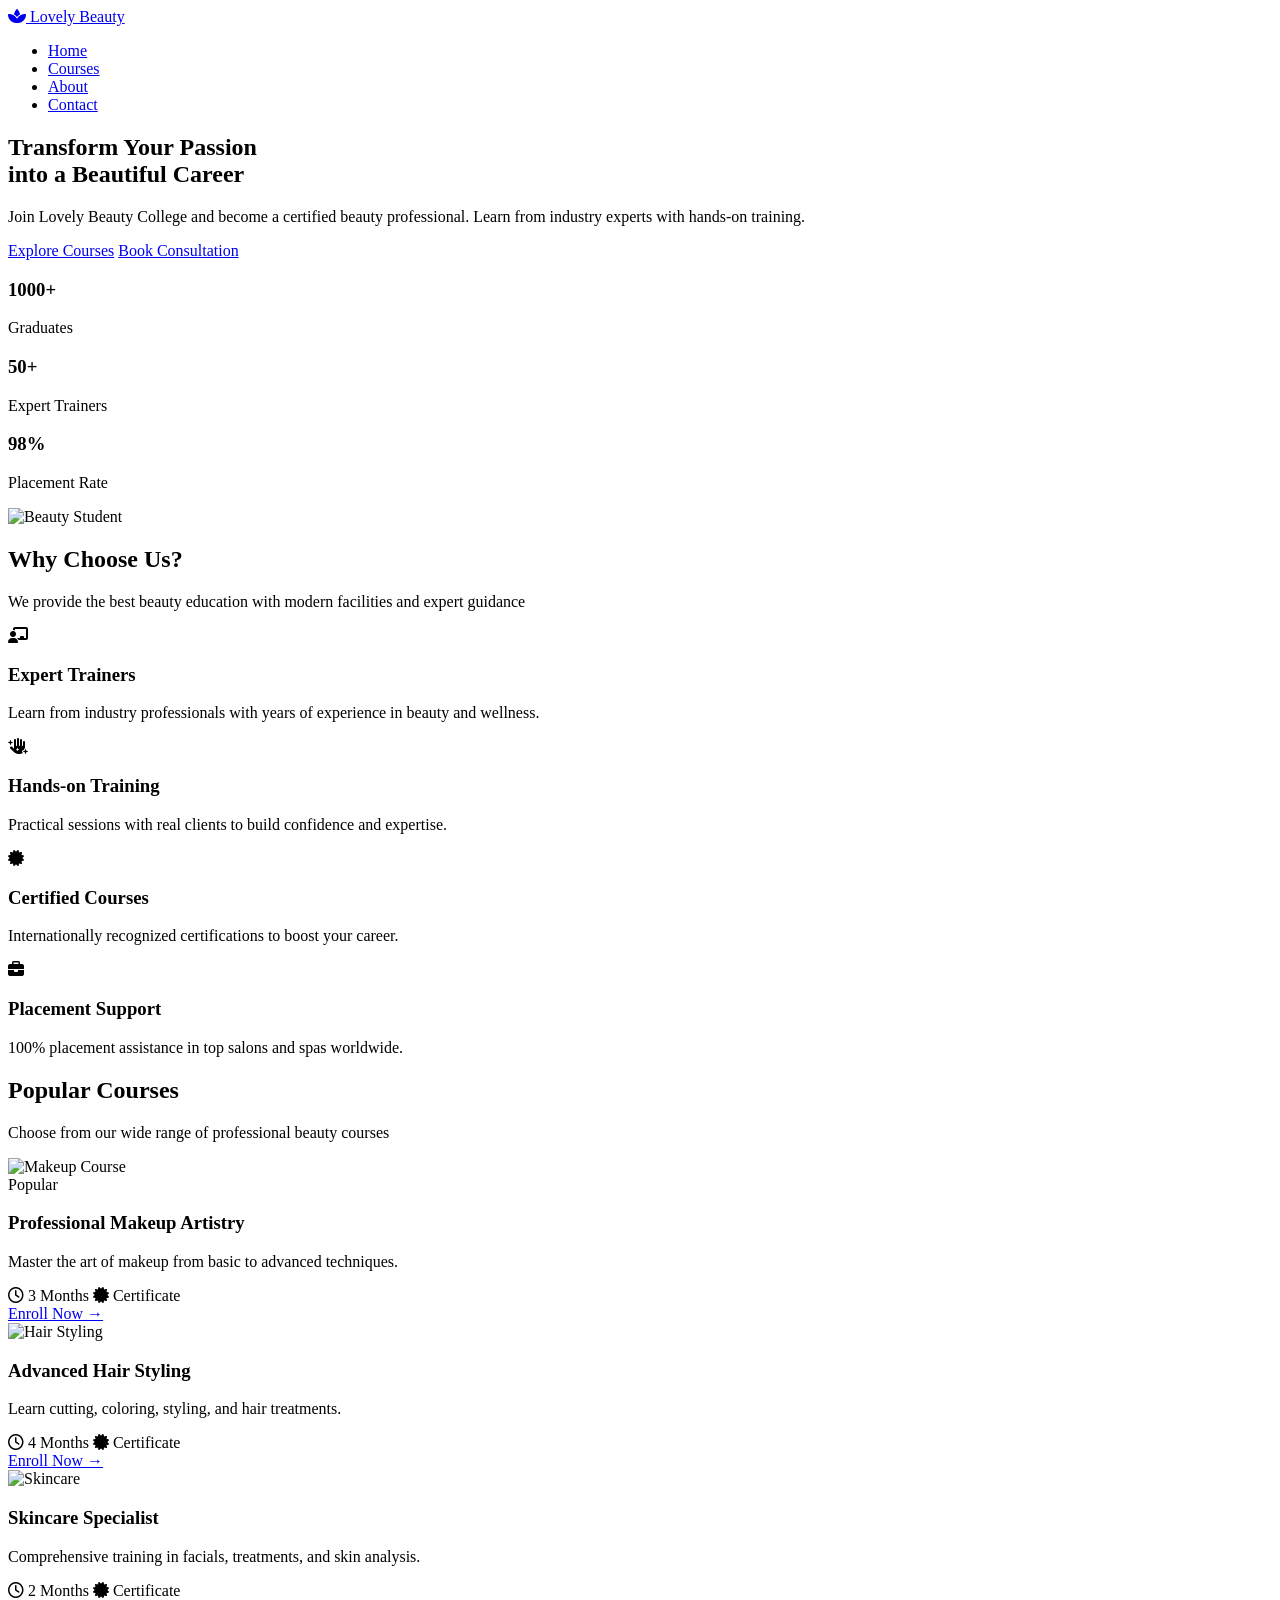
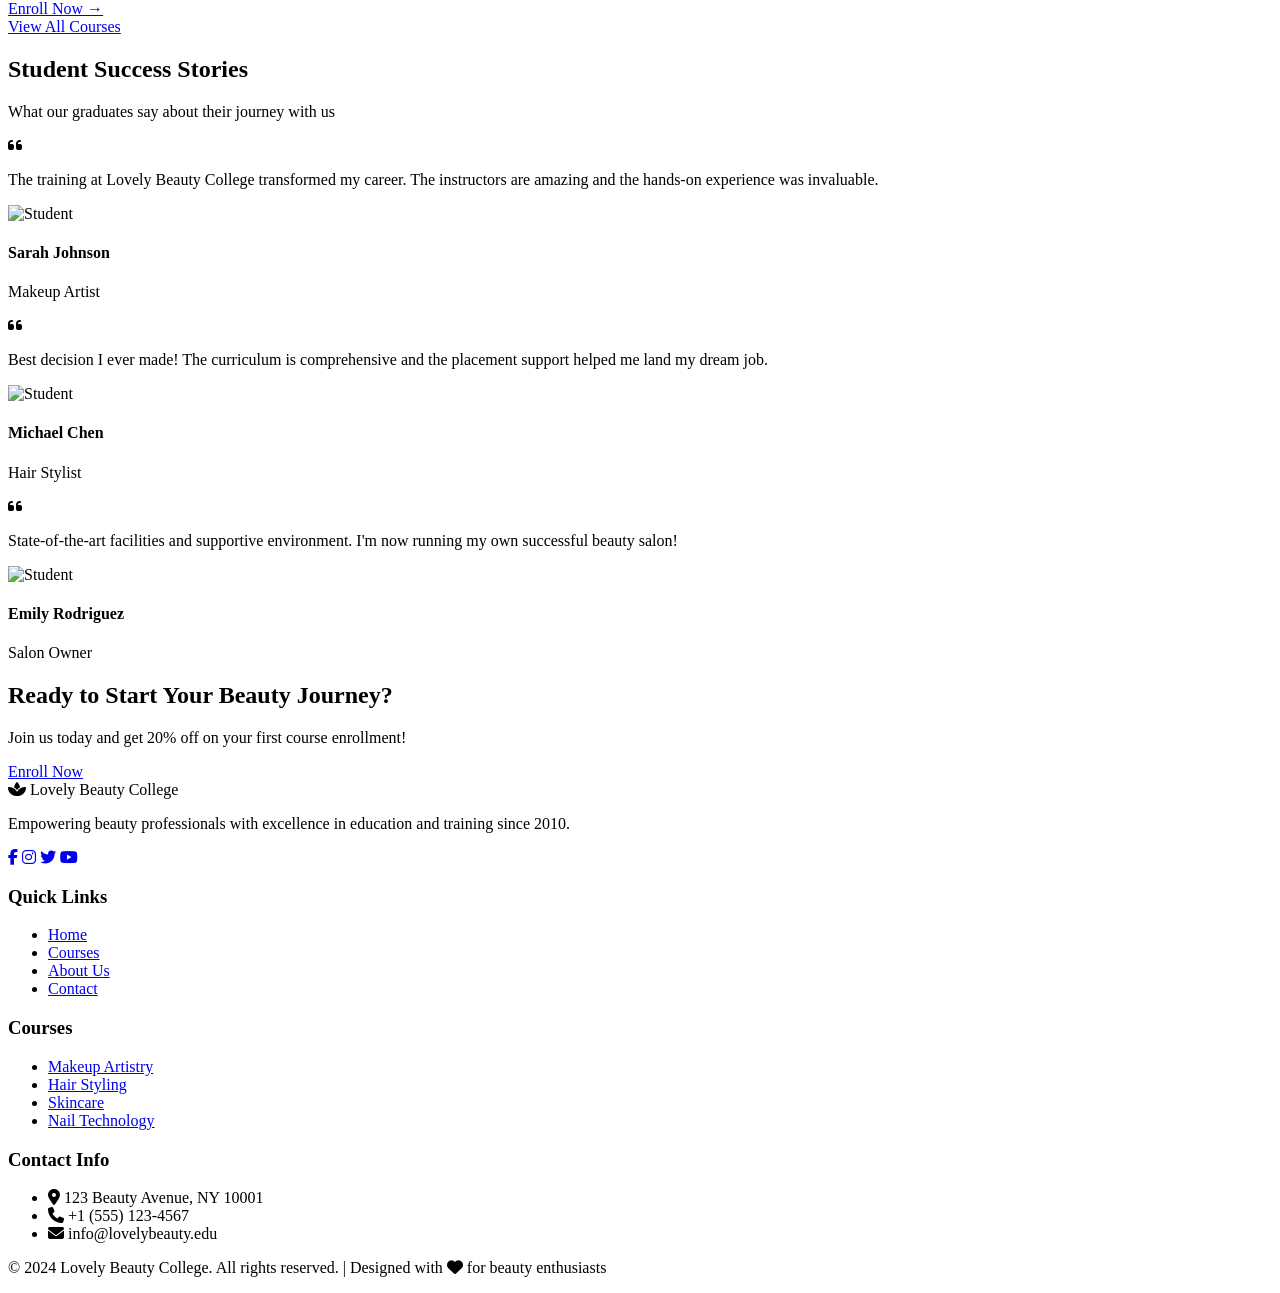
==== index.html @ f76c1391 "Create index.html" ====
<!DOCTYPE html>
<html lang="en">
<head>
    <meta charset="UTF-8">
    <meta name="viewport" content="width=device-width, initial-scale=1.0">
    <title>Lovely Beauty College | Transform Your Passion into Career</title>
    <link rel="stylesheet" href="css/style.css">
    <link rel="stylesheet" href="https://cdnjs.cloudflare.com/ajax/libs/font-awesome/6.4.0/css/all.min.css">
    <link href="https://fonts.googleapis.com/css2?family=Poppins:wght@300;400;500;600;700;800&display=swap" rel="stylesheet">
</head>
<body>
    <!-- Navigation Bar -->
    <nav class="navbar">
        <div class="container">
            <div class="nav-wrapper">
                <div class="logo">
                    <a href="index.html">
                        <i class="fas fa-spa"></i>
                        <span>Lovely Beauty</span>
                    </a>
                </div>
                <div class="menu-toggle" id="mobile-menu">
                    <span class="bar"></span>
                    <span class="bar"></span>
                    <span class="bar"></span>
                </div>
                <ul class="nav-menu">
                    <li><a href="index.html" class="active">Home</a></li>
                    <li><a href="courses.html">Courses</a></li>
                    <li><a href="about.html">About</a></li>
                    <li><a href="contact.html">Contact</a></li>
                </ul>
            </div>
        </div>
    </nav>

    <!-- Hero Section -->
    <section class="hero">
        <div class="container">
            <div class="hero-content">
                <h1 class="hero-title">Transform Your Passion <br> into a <span class="highlight">Beautiful Career</span></h1>
                <p class="hero-subtitle">Join Lovely Beauty College and become a certified beauty professional. Learn from industry experts with hands-on training.</p>
                <div class="hero-buttons">
                    <a href="courses.html" class="btn btn-primary">Explore Courses</a>
                    <a href="contact.html" class="btn btn-secondary">Book Consultation</a>
                </div>
                <div class="hero-stats">
                    <div class="stat">
                        <h3>1000+</h3>
                        <p>Graduates</p>
                    </div>
                    <div class="stat">
                        <h3>50+</h3>
                        <p>Expert Trainers</p>
                    </div>
                    <div class="stat">
                        <h3>98%</h3>
                        <p>Placement Rate</p>
                    </div>
                </div>
            </div>
            <div class="hero-image">
                <img src="https://images.unsplash.com/photo-1522337360788-8b13dee7a37e?ixlib=rb-4.0.3&ixid=M3wxMjA3fDB8MHxwaG90by1wYWdlfHx8fGVufDB8fHx8fA%3D%3D&auto=format&fit=crop&w=1888&q=80" alt="Beauty Student">
            </div>
        </div>
    </section>

    <!-- Features Section -->
    <section class="features">
        <div class="container">
            <div class="section-header">
                <h2>Why Choose Us?</h2>
                <p>We provide the best beauty education with modern facilities and expert guidance</p>
            </div>
            <div class="features-grid">
                <div class="feature-card">
                    <div class="feature-icon">
                        <i class="fas fa-chalkboard-user"></i>
                    </div>
                    <h3>Expert Trainers</h3>
                    <p>Learn from industry professionals with years of experience in beauty and wellness.</p>
                </div>
                <div class="feature-card">
                    <div class="feature-icon">
                        <i class="fas fa-hand-sparkles"></i>
                    </div>
                    <h3>Hands-on Training</h3>
                    <p>Practical sessions with real clients to build confidence and expertise.</p>
                </div>
                <div class="feature-card">
                    <div class="feature-icon">
                        <i class="fas fa-certificate"></i>
                    </div>
                    <h3>Certified Courses</h3>
                    <p>Internationally recognized certifications to boost your career.</p>
                </div>
                <div class="feature-card">
                    <div class="feature-icon">
                        <i class="fas fa-briefcase"></i>
                    </div>
                    <h3>Placement Support</h3>
                    <p>100% placement assistance in top salons and spas worldwide.</p>
                </div>
            </div>
        </div>
    </section>

    <!-- Popular Courses Section -->
    <section class="popular-courses">
        <div class="container">
            <div class="section-header">
                <h2>Popular Courses</h2>
                <p>Choose from our wide range of professional beauty courses</p>
            </div>
            <div class="courses-grid">
                <div class="course-card">
                    <div class="course-image">
                        <img src="https://images.unsplash.com/photo-1570172619644-dfd03ed5d881?ixlib=rb-4.0.3&auto=format&fit=crop&w=600&q=80" alt="Makeup Course">
                        <div class="course-tag">Popular</div>
                    </div>
                    <div class="course-content">
                        <h3>Professional Makeup Artistry</h3>
                        <p>Master the art of makeup from basic to advanced techniques.</p>
                        <div class="course-info">
                            <span><i class="far fa-clock"></i> 3 Months</span>
                            <span><i class="fas fa-certificate"></i> Certificate</span>
                        </div>
                        <a href="contact.html" class="btn-course">Enroll Now →</a>
                    </div>
                </div>
                <div class="course-card">
                    <div class="course-image">
                        <img src="https://images.unsplash.com/photo-1562322140-8baeececf3df?ixlib=rb-4.0.3&auto=format&fit=crop&w=600&q=80" alt="Hair Styling">
                    </div>
                    <div class="course-content">
                        <h3>Advanced Hair Styling</h3>
                        <p>Learn cutting, coloring, styling, and hair treatments.</p>
                        <div class="course-info">
                            <span><i class="far fa-clock"></i> 4 Months</span>
                            <span><i class="fas fa-certificate"></i> Certificate</span>
                        </div>
                        <a href="contact.html" class="btn-course">Enroll Now →</a>
                    </div>
                </div>
                <div class="course-card">
                    <div class="course-image">
                        <img src="https://images.unsplash.com/photo-1512290923902-8a9f81dc236c?ixlib=rb-4.0.3&auto=format&fit=crop&w=600&q=80" alt="Skincare">
                    </div>
                    <div class="course-content">
                        <h3>Skincare Specialist</h3>
                        <p>Comprehensive training in facials, treatments, and skin analysis.</p>
                        <div class="course-info">
                            <span><i class="far fa-clock"></i> 2 Months</span>
                            <span><i class="fas fa-certificate"></i> Certificate</span>
                        </div>
                        <a href="contact.html" class="btn-course">Enroll Now →</a>
                    </div>
                </div>
            </div>
            <div class="text-center">
                <a href="courses.html" class="btn btn-primary">View All Courses</a>
            </div>
        </div>
    </section>

    <!-- Testimonials Section -->
    <section class="testimonials">
        <div class="container">
            <div class="section-header">
                <h2>Student Success Stories</h2>
                <p>What our graduates say about their journey with us</p>
            </div>
            <div class="testimonials-grid">
                <div class="testimonial-card">
                    <div class="testimonial-content">
                        <i class="fas fa-quote-left"></i>
                        <p>The training at Lovely Beauty College transformed my career. The instructors are amazing and the hands-on experience was invaluable.</p>
                    </div>
                    <div class="testimonial-author">
                        <img src="https://randomuser.me/api/portraits/women/1.jpg" alt="Student">
                        <div>
                            <h4>Sarah Johnson</h4>
                            <p>Makeup Artist</p>
                        </div>
                    </div>
                </div>
                <div class="testimonial-card">
                    <div class="testimonial-content">
                        <i class="fas fa-quote-left"></i>
                        <p>Best decision I ever made! The curriculum is comprehensive and the placement support helped me land my dream job.</p>
                    </div>
                    <div class="testimonial-author">
                        <img src="https://randomuser.me/api/portraits/men/2.jpg" alt="Student">
                        <div>
                            <h4>Michael Chen</h4>
                            <p>Hair Stylist</p>
                        </div>
                    </div>
                </div>
                <div class="testimonial-card">
                    <div class="testimonial-content">
                        <i class="fas fa-quote-left"></i>
                        <p>State-of-the-art facilities and supportive environment. I'm now running my own successful beauty salon!</p>
                    </div>
                    <div class="testimonial-author">
                        <img src="https://randomuser.me/api/portraits/women/3.jpg" alt="Student">
                        <div>
                            <h4>Emily Rodriguez</h4>
                            <p>Salon Owner</p>
                        </div>
                    </div>
                </div>
            </div>
        </div>
    </section>

    <!-- Call to Action -->
    <section class="cta">
        <div class="container">
            <div class="cta-content">
                <h2>Ready to Start Your Beauty Journey?</h2>
                <p>Join us today and get 20% off on your first course enrollment!</p>
                <a href="contact.html" class="btn btn-light">Enroll Now</a>
            </div>
        </div>
    </section>

    <!-- Footer -->
    <footer class="footer">
        <div class="container">
            <div class="footer-grid">
                <div class="footer-about">
                    <div class="footer-logo">
                        <i class="fas fa-spa"></i>
                        <span>Lovely Beauty College</span>
                    </div>
                    <p>Empowering beauty professionals with excellence in education and training since 2010.</p>
                    <div class="social-links">
                        <a href="#"><i class="fab fa-facebook-f"></i></a>
                        <a href="#"><i class="fab fa-instagram"></i></a>
                        <a href="#"><i class="fab fa-twitter"></i></a>
                        <a href="#"><i class="fab fa-youtube"></i></a>
                    </div>
                </div>
                <div class="footer-links">
                    <h3>Quick Links</h3>
                    <ul>
                        <li><a href="index.html">Home</a></li>
                        <li><a href="courses.html">Courses</a></li>
                        <li><a href="about.html">About Us</a></li>
                        <li><a href="contact.html">Contact</a></li>
                    </ul>
                </div>
                <div class="footer-links">
                    <h3>Courses</h3>
                    <ul>
                        <li><a href="#">Makeup Artistry</a></li>
                        <li><a href="#">Hair Styling</a></li>
                        <li><a href="#">Skincare</a></li>
                        <li><a href="#">Nail Technology</a></li>
                    </ul>
                </div>
                <div class="footer-contact">
                    <h3>Contact Info</h3>
                    <ul>
                        <li><i class="fas fa-map-marker-alt"></i> 123 Beauty Avenue, NY 10001</li>
                        <li><i class="fas fa-phone"></i> +1 (555) 123-4567</li>
                        <li><i class="fas fa-envelope"></i> info@lovelybeauty.edu</li>
                    </ul>
                </div>
            </div>
            <div class="footer-bottom">
                <p>&copy; 2024 Lovely Beauty College. All rights reserved. | Designed with <i class="fas fa-heart"></i> for beauty enthusiasts</p>
            </div>
        </div>
    </footer>

    <script src="js/main.js"></script>
</body>
</html>
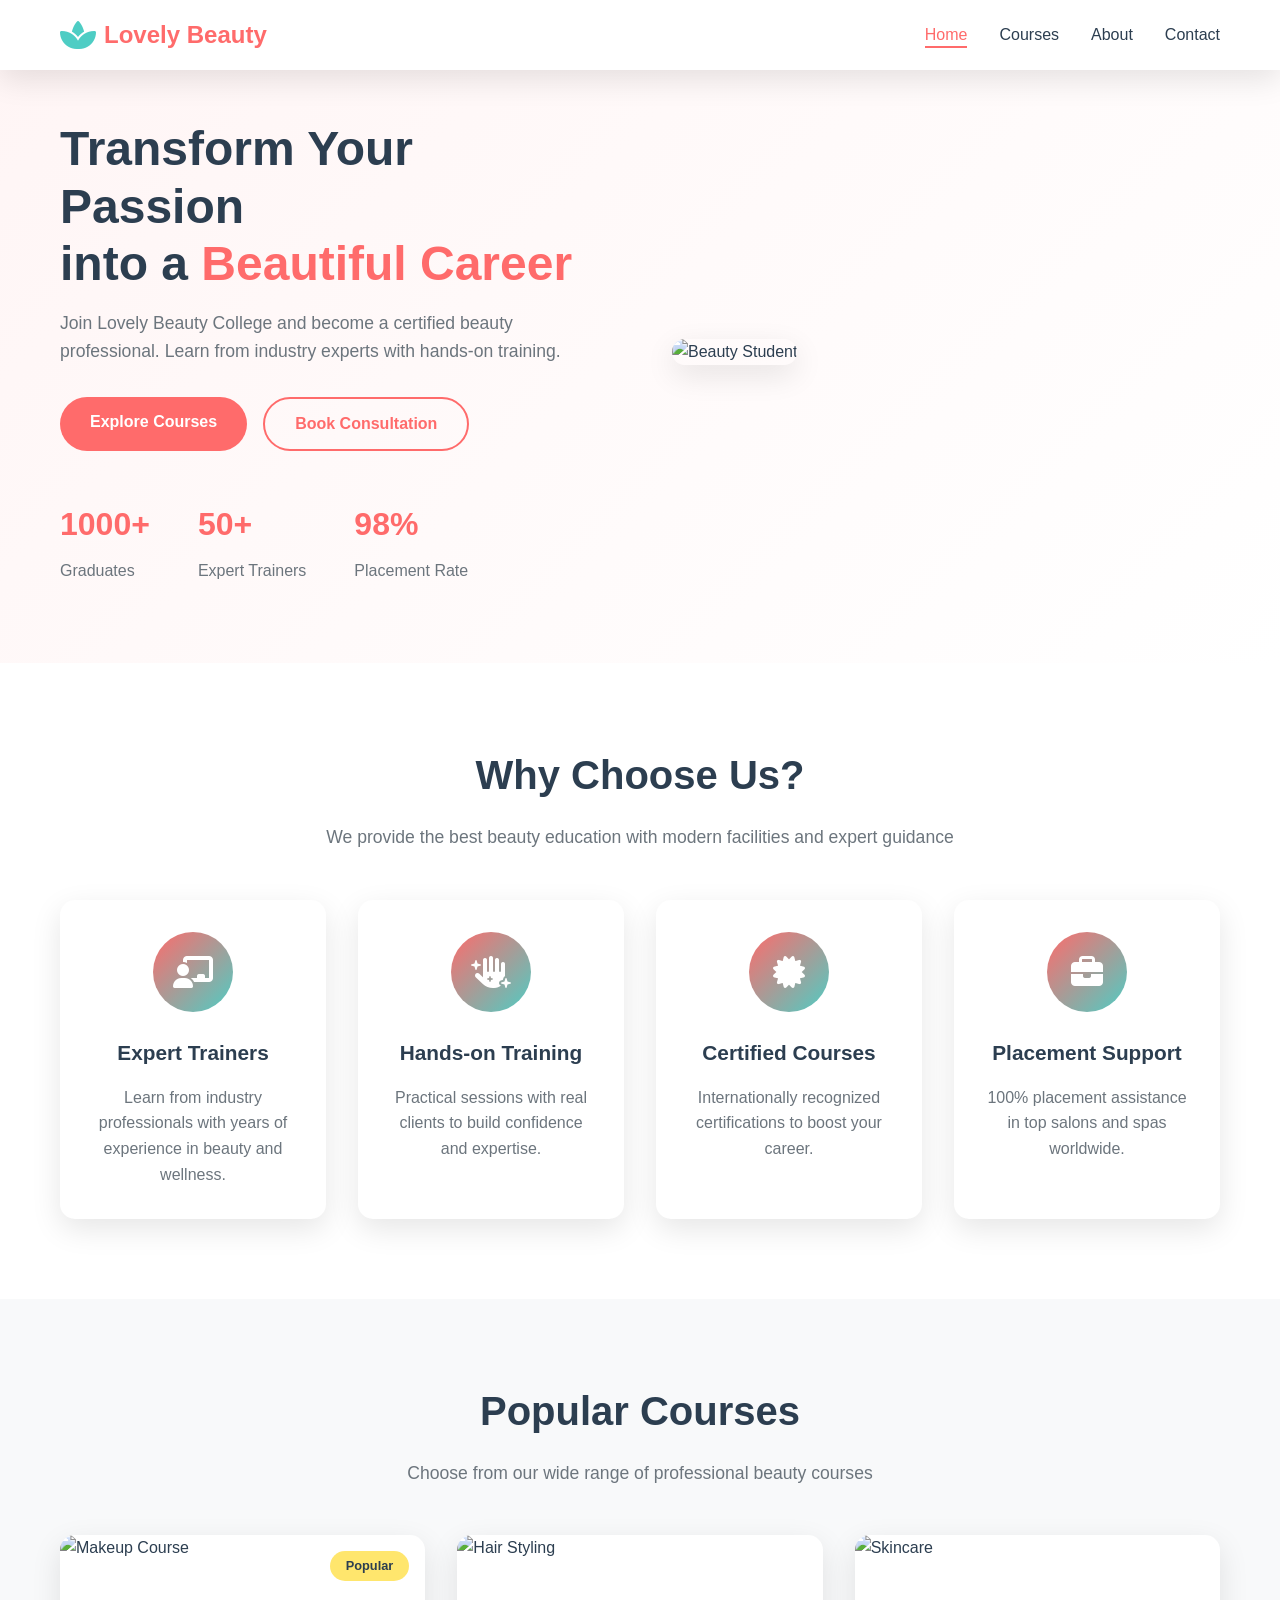
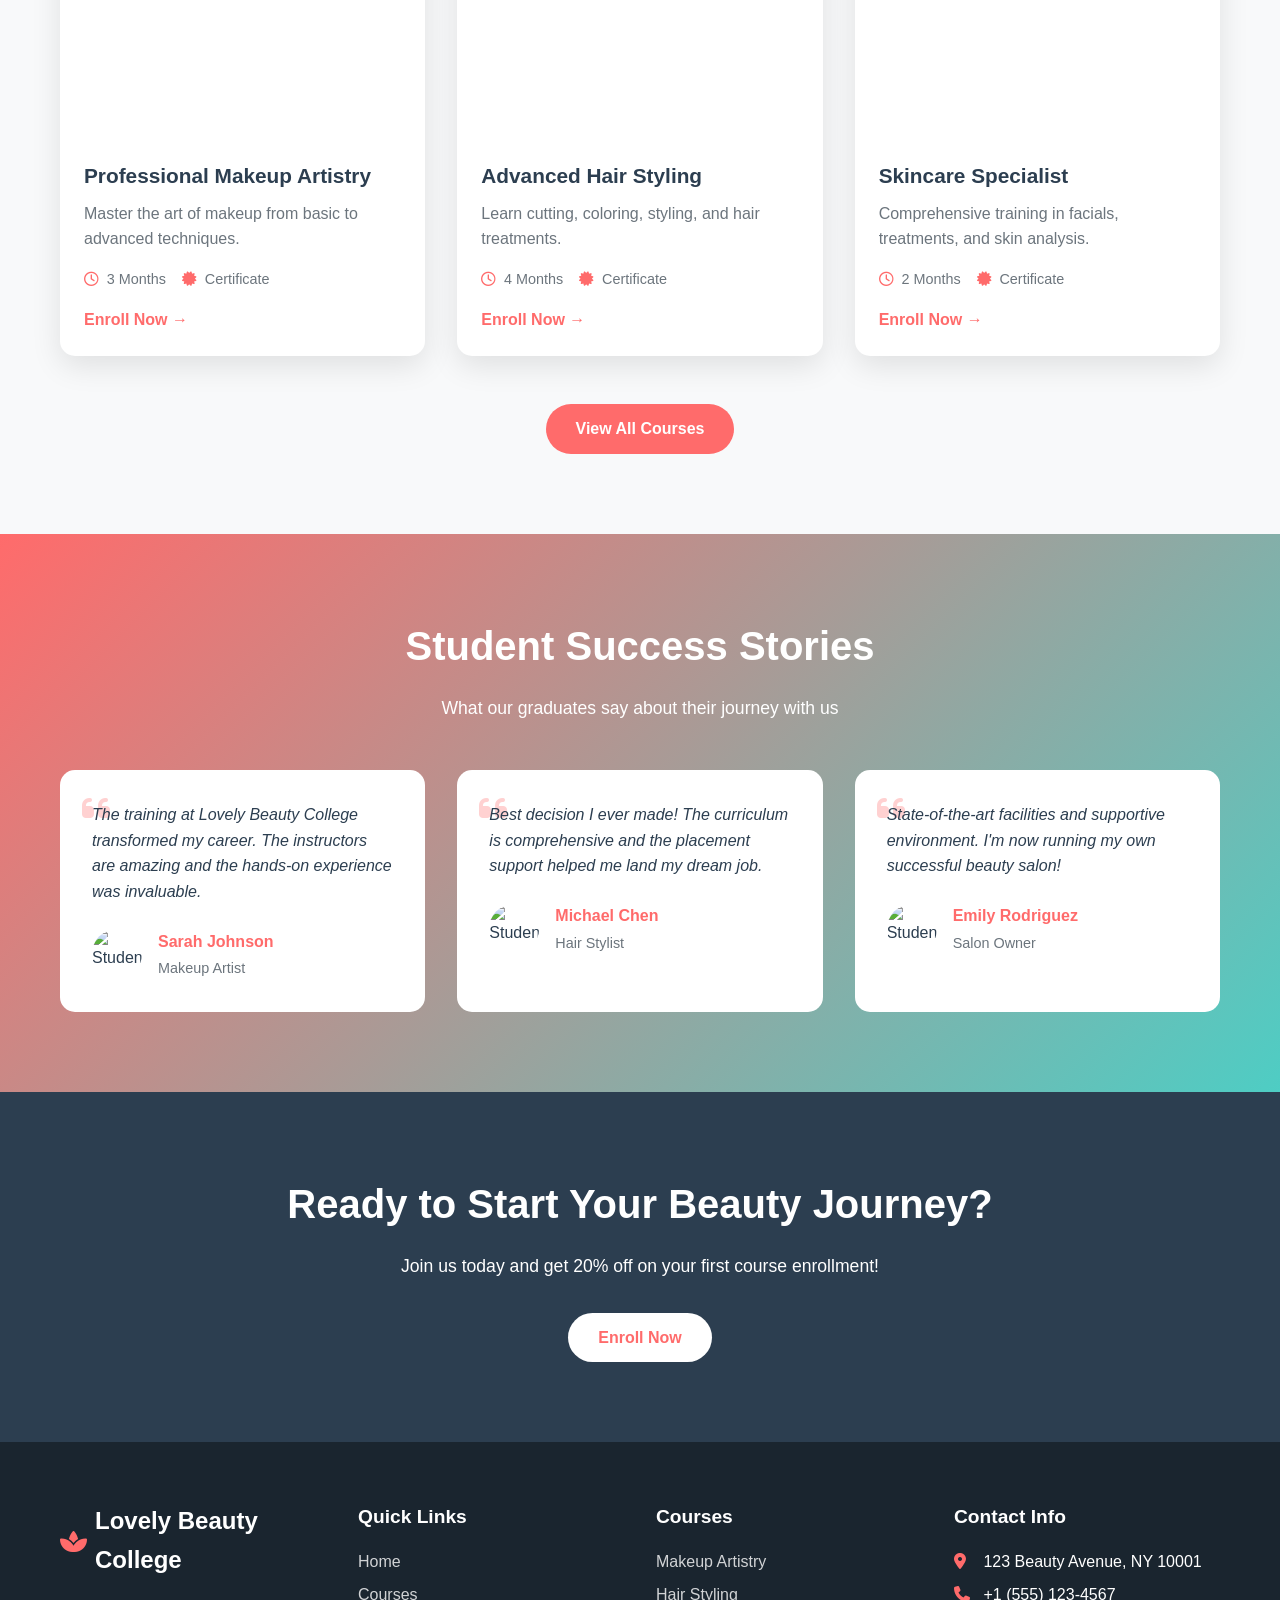
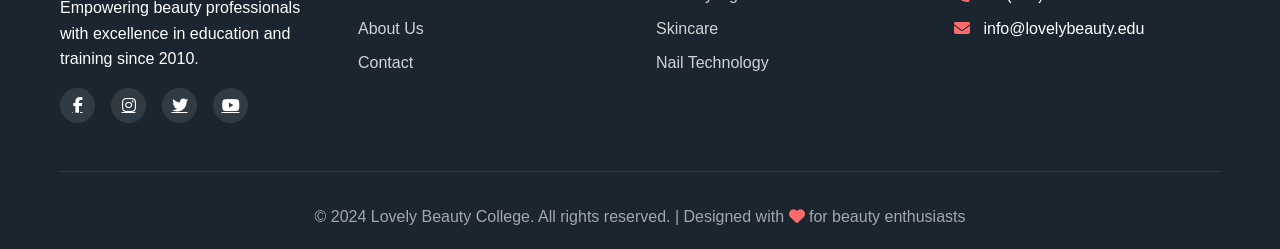
==== commit ce3659ac: "Update index.html" ====
--- a/index.html
+++ b/index.html
@@ -60,7 +60,7 @@
                 </div>
             </div>
             <div class="hero-image">
-                <img src="https://images.unsplash.com/photo-1522337360788-8b13dee7a37e?ixlib=rb-4.0.3&ixid=M3wxMjA3fDB8MHxwaG90by1wYWdlfHx8fGVufDB8fHx8fA%3D%3D&auto=format&fit=crop&w=1888&q=80" alt="Beauty Student">
+                <img src="https://images.unsplash.com/photo-1522337360788-8b13dee7a37e?ixlib=rb-4.0.3&auto=format&fit=crop&w=1888&q=80" alt="Beauty Student">
             </div>
         </div>
     </section>
@@ -177,7 +177,7 @@
                         <p>The training at Lovely Beauty College transformed my career. The instructors are amazing and the hands-on experience was invaluable.</p>
                     </div>
                     <div class="testimonial-author">
-                        <img src="https://randomuser.me/api/portraits/women/1.jpg" alt="Student">
+                        <img src="https://ui-avatars.com/api/?background=FF6B6B&color=fff&size=50&name=Sarah+Johnson" alt="Student">
                         <div>
                             <h4>Sarah Johnson</h4>
                             <p>Makeup Artist</p>
@@ -190,7 +190,7 @@
                         <p>Best decision I ever made! The curriculum is comprehensive and the placement support helped me land my dream job.</p>
                     </div>
                     <div class="testimonial-author">
-                        <img src="https://randomuser.me/api/portraits/men/2.jpg" alt="Student">
+                        <img src="https://ui-avatars.com/api/?background=4ECDC4&color=fff&size=50&name=Michael+Chen" alt="Student">
                         <div>
                             <h4>Michael Chen</h4>
                             <p>Hair Stylist</p>
@@ -203,7 +203,7 @@
                         <p>State-of-the-art facilities and supportive environment. I'm now running my own successful beauty salon!</p>
                     </div>
                     <div class="testimonial-author">
-                        <img src="https://randomuser.me/api/portraits/women/3.jpg" alt="Student">
+                        <img src="https://ui-avatars.com/api/?background=FFE66D&color=2C3E50&size=50&name=Emily+Rodriguez" alt="Student">
                         <div>
                             <h4>Emily Rodriguez</h4>
                             <p>Salon Owner</p>
--- a/css/style.css
+++ b/css/style.css
@@ -0,0 +1,1015 @@
+/* Reset and Base Styles */
+* {
+    margin: 0;
+    padding: 0;
+    box-sizing: border-box;
+}
+
+:root {
+    --primary: #FF6B6B;
+    --primary-dark: #ff5252;
+    --secondary: #4ECDC4;
+    --accent: #FFE66D;
+    --dark: #2C3E50;
+    --light: #f8f9fa;
+    --gray: #6c757d;
+    --white: #ffffff;
+    --shadow: 0 10px 30px rgba(0, 0, 0, 0.1);
+    --transition: all 0.3s ease;
+}
+
+body {
+    font-family: 'Poppins', sans-serif;
+    line-height: 1.6;
+    color: var(--dark);
+    overflow-x: hidden;
+}
+
+.container {
+    max-width: 1200px;
+    margin: 0 auto;
+    padding: 0 20px;
+}
+
+/* Navigation */
+.navbar {
+    background: var(--white);
+    box-shadow: var(--shadow);
+    position: fixed;
+    width: 100%;
+    top: 0;
+    z-index: 1000;
+    transition: var(--transition);
+}
+
+.nav-wrapper {
+    display: flex;
+    justify-content: space-between;
+    align-items: center;
+    padding: 1rem 0;
+}
+
+.logo a {
+    font-size: 1.5rem;
+    font-weight: 700;
+    text-decoration: none;
+    color: var(--primary);
+    display: flex;
+    align-items: center;
+    gap: 0.5rem;
+}
+
+.logo i {
+    font-size: 2rem;
+    color: var(--secondary);
+}
+
+.nav-menu {
+    display: flex;
+    list-style: none;
+    gap: 2rem;
+}
+
+.nav-menu a {
+    text-decoration: none;
+    color: var(--dark);
+    font-weight: 500;
+    transition: var(--transition);
+    position: relative;
+}
+
+.nav-menu a:hover,
+.nav-menu a.active {
+    color: var(--primary);
+}
+
+.nav-menu a::after {
+    content: '';
+    position: absolute;
+    bottom: -5px;
+    left: 0;
+    width: 0;
+    height: 2px;
+    background: var(--primary);
+    transition: var(--transition);
+}
+
+.nav-menu a:hover::after,
+.nav-menu a.active::after {
+    width: 100%;
+}
+
+.menu-toggle {
+    display: none;
+    flex-direction: column;
+    cursor: pointer;
+}
+
+.bar {
+    width: 25px;
+    height: 3px;
+    background: var(--dark);
+    margin: 3px 0;
+    transition: var(--transition);
+}
+
+/* Hero Section */
+.hero {
+    padding: 120px 0 80px;
+    background: linear-gradient(135deg, #fff5f5 0%, #ffffff 100%);
+}
+
+.hero .container {
+    display: grid;
+    grid-template-columns: 1fr 1fr;
+    gap: 4rem;
+    align-items: center;
+}
+
+.hero-title {
+    font-size: 3rem;
+    line-height: 1.2;
+    margin-bottom: 1rem;
+    animation: fadeInUp 0.8s ease;
+}
+
+.highlight {
+    color: var(--primary);
+    position: relative;
+    display: inline-block;
+}
+
+.highlight::after {
+    content: '';
+    position: absolute;
+    bottom: 5px;
+    left: 0;
+    width: 100%;
+    height: 10px;
+    background: rgba(255, 107, 107, 0.2);
+    z-index: -1;
+}
+
+.hero-subtitle {
+    font-size: 1.1rem;
+    color: var(--gray);
+    margin-bottom: 2rem;
+    animation: fadeInUp 0.8s ease 0.1s backwards;
+}
+
+.hero-buttons {
+    display: flex;
+    gap: 1rem;
+    margin-bottom: 3rem;
+    animation: fadeInUp 0.8s ease 0.2s backwards;
+}
+
+.btn {
+    display: inline-block;
+    padding: 12px 30px;
+    border-radius: 50px;
+    text-decoration: none;
+    font-weight: 600;
+    transition: var(--transition);
+    cursor: pointer;
+    border: none;
+    font-size: 1rem;
+}
+
+.btn-primary {
+    background: var(--primary);
+    color: var(--white);
+}
+
+.btn-primary:hover {
+    background: var(--primary-dark);
+    transform: translateY(-2px);
+    box-shadow: 0 5px 15px rgba(255, 107, 107, 0.3);
+}
+
+.btn-secondary {
+    background: transparent;
+    color: var(--primary);
+    border: 2px solid var(--primary);
+}
+
+.btn-secondary:hover {
+    background: var(--primary);
+    color: var(--white);
+    transform: translateY(-2px);
+}
+
+.btn-light {
+    background: var(--white);
+    color: var(--primary);
+}
+
+.btn-light:hover {
+    transform: translateY(-2px);
+    box-shadow: 0 5px 15px rgba(0, 0, 0, 0.1);
+}
+
+.hero-stats {
+    display: flex;
+    gap: 3rem;
+    animation: fadeInUp 0.8s ease 0.3s backwards;
+}
+
+.stat h3 {
+    font-size: 2rem;
+    color: var(--primary);
+    margin-bottom: 0.5rem;
+}
+
+.stat p {
+    color: var(--gray);
+    font-weight: 500;
+}
+
+.hero-image img {
+    width: 100%;
+    border-radius: 20px;
+    box-shadow: var(--shadow);
+    animation: fadeInRight 0.8s ease;
+}
+
+/* Features Section */
+.features {
+    padding: 80px 0;
+    background: var(--white);
+}
+
+.section-header {
+    text-align: center;
+    margin-bottom: 3rem;
+}
+
+.section-header h2 {
+    font-size: 2.5rem;
+    margin-bottom: 1rem;
+    color: var(--dark);
+}
+
+.section-header p {
+    color: var(--gray);
+    font-size: 1.1rem;
+}
+
+.features-grid {
+    display: grid;
+    grid-template-columns: repeat(auto-fit, minmax(250px, 1fr));
+    gap: 2rem;
+}
+
+.feature-card {
+    text-align: center;
+    padding: 2rem;
+    background: var(--white);
+    border-radius: 15px;
+    box-shadow: var(--shadow);
+    transition: var(--transition);
+}
+
+.feature-card:hover {
+    transform: translateY(-10px);
+}
+
+.feature-icon {
+    width: 80px;
+    height: 80px;
+    background: linear-gradient(135deg, var(--primary), var(--secondary));
+    border-radius: 50%;
+    display: flex;
+    align-items: center;
+    justify-content: center;
+    margin: 0 auto 1.5rem;
+}
+
+.feature-icon i {
+    font-size: 2rem;
+    color: var(--white);
+}
+
+.feature-card h3 {
+    margin-bottom: 1rem;
+    font-size: 1.3rem;
+}
+
+.feature-card p {
+    color: var(--gray);
+}
+
+/* Courses Section */
+.popular-courses {
+    padding: 80px 0;
+    background: var(--light);
+}
+
+.courses-grid {
+    display: grid;
+    grid-template-columns: repeat(auto-fit, minmax(300px, 1fr));
+    gap: 2rem;
+    margin-bottom: 3rem;
+}
+
+.course-card {
+    background: var(--white);
+    border-radius: 15px;
+    overflow: hidden;
+    box-shadow: var(--shadow);
+    transition: var(--transition);
+}
+
+.course-card:hover {
+    transform: translateY(-5px);
+    box-shadow: 0 15px 40px rgba(0, 0, 0, 0.15);
+}
+
+.course-image {
+    position: relative;
+    overflow: hidden;
+    height: 200px;
+}
+
+.course-image img {
+    width: 100%;
+    height: 100%;
+    object-fit: cover;
+    transition: var(--transition);
+}
+
+.course-card:hover .course-image img {
+    transform: scale(1.1);
+}
+
+.course-tag {
+    position: absolute;
+    top: 1rem;
+    right: 1rem;
+    background: var(--accent);
+    color: var(--dark);
+    padding: 0.3rem 1rem;
+    border-radius: 20px;
+    font-size: 0.8rem;
+    font-weight: 600;
+}
+
+.course-content {
+    padding: 1.5rem;
+}
+
+.course-content h3 {
+    margin-bottom: 0.5rem;
+    font-size: 1.3rem;
+}
+
+.course-content p {
+    color: var(--gray);
+    margin-bottom: 1rem;
+}
+
+.course-info {
+    display: flex;
+    gap: 1rem;
+    margin-bottom: 1rem;
+    font-size: 0.9rem;
+    color: var(--gray);
+}
+
+.course-info i {
+    margin-right: 0.3rem;
+    color: var(--primary);
+}
+
+.btn-course {
+    display: inline-block;
+    color: var(--primary);
+    text-decoration: none;
+    font-weight: 600;
+    transition: var(--transition);
+}
+
+.btn-course:hover {
+    transform: translateX(5px);
+    color: var(--primary-dark);
+}
+
+.text-center {
+    text-align: center;
+}
+
+/* Testimonials Section */
+.testimonials {
+    padding: 80px 0;
+    background: linear-gradient(135deg, var(--primary) 0%, var(--secondary) 100%);
+    color: var(--white);
+}
+
+.testimonials .section-header h2,
+.testimonials .section-header p {
+    color: var(--white);
+}
+
+.testimonials-grid {
+    display: grid;
+    grid-template-columns: repeat(auto-fit, minmax(300px, 1fr));
+    gap: 2rem;
+}
+
+.testimonial-card {
+    background: var(--white);
+    padding: 2rem;
+    border-radius: 15px;
+    color: var(--dark);
+    transition: var(--transition);
+}
+
+.testimonial-card:hover {
+    transform: translateY(-5px);
+}
+
+.testimonial-content {
+    position: relative;
+    margin-bottom: 1.5rem;
+}
+
+.testimonial-content i {
+    font-size: 2rem;
+    color: var(--primary);
+    opacity: 0.3;
+    position: absolute;
+    top: -10px;
+    left: -10px;
+}
+
+.testimonial-content p {
+    position: relative;
+    font-style: italic;
+    line-height: 1.6;
+}
+
+.testimonial-author {
+    display: flex;
+    align-items: center;
+    gap: 1rem;
+}
+
+.testimonial-author img {
+    width: 50px;
+    height: 50px;
+    border-radius: 50%;
+    object-fit: cover;
+}
+
+.testimonial-author h4 {
+    margin-bottom: 0.2rem;
+    color: var(--primary);
+}
+
+.testimonial-author p {
+    font-size: 0.9rem;
+    color: var(--gray);
+}
+
+/* CTA Section */
+.cta {
+    padding: 80px 0;
+    background: var(--dark);
+    text-align: center;
+    color: var(--white);
+}
+
+.cta-content h2 {
+    font-size: 2.5rem;
+    margin-bottom: 1rem;
+}
+
+.cta-content p {
+    margin-bottom: 2rem;
+    font-size: 1.1rem;
+}
+
+/* Footer */
+.footer {
+    background: #1a252f;
+    color: var(--white);
+    padding: 60px 0 20px;
+}
+
+.footer-grid {
+    display: grid;
+    grid-template-columns: repeat(auto-fit, minmax(250px, 1fr));
+    gap: 2rem;
+    margin-bottom: 3rem;
+}
+
+.footer-logo {
+    font-size: 1.5rem;
+    font-weight: 700;
+    margin-bottom: 1rem;
+    display: flex;
+    align-items: center;
+    gap: 0.5rem;
+}
+
+.footer-logo i {
+    color: var(--primary);
+}
+
+.footer-about p {
+    margin-bottom: 1rem;
+    line-height: 1.6;
+}
+
+.social-links {
+    display: flex;
+    gap: 1rem;
+}
+
+.social-links a {
+    width: 35px;
+    height: 35px;
+    background: rgba(255, 255, 255, 0.1);
+    display: flex;
+    align-items: center;
+    justify-content: center;
+    border-radius: 50%;
+    color: var(--white);
+    transition: var(--transition);
+}
+
+.social-links a:hover {
+    background: var(--primary);
+    transform: translateY(-3px);
+}
+
+.footer-links h3,
+.footer-contact h3 {
+    margin-bottom: 1rem;
+    font-size: 1.2rem;
+}
+
+.footer-links ul,
+.footer-contact ul {
+    list-style: none;
+}
+
+.footer-links li,
+.footer-contact li {
+    margin-bottom: 0.5rem;
+}
+
+.footer-links a {
+    color: rgba(255, 255, 255, 0.8);
+    text-decoration: none;
+    transition: var(--transition);
+}
+
+.footer-links a:hover {
+    color: var(--primary);
+    padding-left: 5px;
+}
+
+.footer-contact li i {
+    width: 25px;
+    color: var(--primary);
+}
+
+.footer-bottom {
+    text-align: center;
+    padding-top: 2rem;
+    border-top: 1px solid rgba(255, 255, 255, 0.1);
+    color: rgba(255, 255, 255, 0.6);
+}
+
+.footer-bottom i {
+    color: var(--primary);
+}
+
+/* Page Header */
+.page-header {
+    background: linear-gradient(135deg, var(--primary) 0%, var(--secondary) 100%);
+    padding: 120px 0 60px;
+    text-align: center;
+    color: var(--white);
+}
+
+.page-header h1 {
+    font-size: 3rem;
+    margin-bottom: 1rem;
+}
+
+/* About Page */
+.about-content {
+    padding: 80px 0;
+}
+
+.about-grid {
+    display: grid;
+    grid-template-columns: 1fr 1fr;
+    gap: 4rem;
+    align-items: center;
+}
+
+.about-text h2 {
+    font-size: 2rem;
+    margin-bottom: 1.5rem;
+}
+
+.about-text p {
+    margin-bottom: 1rem;
+    color: var(--gray);
+}
+
+.about-stats {
+    display: flex;
+    gap: 2rem;
+    margin-top: 2rem;
+}
+
+.stat-item h3 {
+    font-size: 2rem;
+    color: var(--primary);
+}
+
+.about-image img {
+    width: 100%;
+    border-radius: 15px;
+    box-shadow: var(--shadow);
+}
+
+/* Mission Vision */
+.mission-vision {
+    padding: 80px 0;
+    background: var(--light);
+}
+
+.mv-grid {
+    display: grid;
+    grid-template-columns: 1fr 1fr;
+    gap: 2rem;
+}
+
+.mission-card,
+.vision-card {
+    background: var(--white);
+    padding: 3rem;
+    text-align: center;
+    border-radius: 15px;
+    box-shadow: var(--shadow);
+    transition: var(--transition);
+}
+
+.mission-card:hover,
+.vision-card:hover {
+    transform: translateY(-5px);
+}
+
+.mission-card i,
+.vision-card i {
+    font-size: 3rem;
+    color: var(--primary);
+    margin-bottom: 1rem;
+}
+
+.mission-card h3,
+.vision-card h3 {
+    margin-bottom: 1rem;
+    font-size: 1.5rem;
+}
+
+/* Faculty Section */
+.faculty {
+    padding: 80px 0;
+}
+
+.faculty-grid {
+    display: grid;
+    grid-template-columns: repeat(auto-fit, minmax(250px, 1fr));
+    gap: 2rem;
+}
+
+.faculty-card {
+    text-align: center;
+    background: var(--white);
+    padding: 2rem;
+    border-radius: 15px;
+    box-shadow: var(--shadow);
+    transition: var(--transition);
+}
+
+.faculty-card:hover {
+    transform: translateY(-5px);
+}
+
+.faculty-card img {
+    width: 150px;
+    height: 150px;
+    border-radius: 50%;
+    object-fit: cover;
+    margin-bottom: 1rem;
+    border: 3px solid var(--primary);
+}
+
+.faculty-card h3 {
+    margin-bottom: 0.5rem;
+    font-size: 1.2rem;
+}
+
+.faculty-card p {
+    color: var(--primary);
+    font-weight: 600;
+    margin-bottom: 0.5rem;
+}
+
+.faculty-bio {
+    font-size: 0.9rem;
+    color: var(--gray);
+}
+
+/* Contact Page */
+.contact-section {
+    padding: 80px 0;
+}
+
+.contact-grid {
+    display: grid;
+    grid-template-columns: 1fr 1fr;
+    gap: 4rem;
+}
+
+.contact-info h2,
+.contact-form h2 {
+    margin-bottom: 1rem;
+    font-size: 1.8rem;
+}
+
+.contact-info p {
+    color: var(--gray);
+    margin-bottom: 2rem;
+}
+
+.info-items {
+    margin-bottom: 2rem;
+}
+
+.info-item {
+    display: flex;
+    gap: 1rem;
+    margin-bottom: 1.5rem;
+}
+
+.info-item i {
+    width: 40px;
+    height: 40px;
+    background: var(--light);
+    display: flex;
+    align-items: center;
+    justify-content: center;
+    border-radius: 50%;
+    color: var(--primary);
+    font-size: 1.2rem;
+}
+
+.info-item h3 {
+    margin-bottom: 0.3rem;
+    font-size: 1rem;
+}
+
+.info-item p {
+    margin-bottom: 0;
+    color: var(--gray);
+}
+
+/* Contact Form */
+.form-group {
+    margin-bottom: 1.5rem;
+}
+
+.form-group input,
+.form-group select,
+.form-group textarea {
+    width: 100%;
+    padding: 12px 15px;
+    border: 1px solid #ddd;
+    border-radius: 8px;
+    font-family: inherit;
+    font-size: 1rem;
+    transition: var(--transition);
+}
+
+.form-group input:focus,
+.form-group select:focus,
+.form-group textarea:focus {
+    outline: none;
+    border-color: var(--primary);
+    box-shadow: 0 0 0 3px rgba(255, 107, 107, 0.1);
+}
+
+.form-message {
+    margin-top: 1rem;
+    padding: 1rem;
+    border-radius: 8px;
+    display: none;
+}
+
+.form-message.success {
+    background: #d4edda;
+    color: #155724;
+    border: 1px solid #c3e6cb;
+    display: block;
+}
+
+.form-message.error {
+    background: #f8d7da;
+    color: #721c24;
+    border: 1px solid #f5c6cb;
+    display: block;
+}
+
+/* Map Section */
+.map-section {
+    padding-bottom: 80px;
+}
+
+.map-section iframe {
+    border-radius: 15px;
+    box-shadow: var(--shadow);
+}
+
+/* Courses Filter */
+.courses-filter {
+    text-align: center;
+    margin-bottom: 3rem;
+}
+
+.filter-btn {
+    background: transparent;
+    border: none;
+    padding: 10px 25px;
+    margin: 0 5px;
+    font-size: 1rem;
+    font-weight: 500;
+    cursor: pointer;
+    transition: var(--transition);
+    border-radius: 50px;
+    color: var(--gray);
+}
+
+.filter-btn:hover,
+.filter-btn.active {
+    background: var(--primary);
+    color: var(--white);
+}
+
+/* Animations */
+@keyframes fadeInUp {
+    from {
+        opacity: 0;
+        transform: translateY(30px);
+    }
+    to {
+        opacity: 1;
+        transform: translateY(0);
+    }
+}
+
+@keyframes fadeInRight {
+    from {
+        opacity: 0;
+        transform: translateX(30px);
+    }
+    to {
+        opacity: 1;
+        transform: translateX(0);
+    }
+}
+
+/* Back to Top Button */
+.back-to-top {
+    position: fixed;
+    bottom: 30px;
+    right: 30px;
+    width: 50px;
+    height: 50px;
+    background: var(--primary);
+    color: var(--white);
+    border-radius: 50%;
+    display: flex;
+    align-items: center;
+    justify-content: center;
+    text-decoration: none;
+    opacity: 0;
+    visibility: hidden;
+    transition: var(--transition);
+    z-index: 999;
+}
+
+.back-to-top.active {
+    opacity: 1;
+    visibility: visible;
+}
+
+.back-to-top:hover {
+    background: var(--primary-dark);
+    transform: translateY(-5px);
+}
+
+/* Responsive Design */
+@media (max-width: 968px) {
+    .hero .container,
+    .about-grid,
+    .contact-grid {
+        grid-template-columns: 1fr;
+        gap: 2rem;
+    }
+    
+    .hero-image {
+        order: -1;
+    }
+    
+    .hero-title {
+        font-size: 2rem;
+    }
+    
+    .menu-toggle {
+        display: flex;
+    }
+    
+    .nav-menu {
+        position: fixed;
+        left: -100%;
+        top: 70px;
+        flex-direction: column;
+        background: var(--white);
+        width: 100%;
+        text-align: center;
+        transition: 0.3s;
+        box-shadow: var(--shadow);
+        padding: 2rem 0;
+        gap: 1rem;
+    }
+    
+    .nav-menu.active {
+        left: 0;
+    }
+    
+    .mv-grid {
+        grid-template-columns: 1fr;
+    }
+    
+    .hero-stats {
+        justify-content: space-around;
+    }
+}
+
+@media (max-width: 768px) {
+    .section-header h2 {
+        font-size: 2rem;
+    }
+    
+    .features-grid,
+    .courses-grid,
+    .testimonials-grid,
+    .faculty-grid {
+        grid-template-columns: 1fr;
+    }
+    
+    .hero-buttons {
+        flex-direction: column;
+    }
+    
+    .hero-stats {
+        flex-direction: column;
+        align-items: center;
+        gap: 1rem;
+    }
+    
+    .stat {
+        text-align: center;
+    }
+    
+    .about-stats {
+        flex-direction: column;
+        align-items: center;
+    }
+    
+    .filter-btn {
+        margin: 5px;
+    }
+}
+
+@media (max-width: 480px) {
+    .container {
+        padding: 0 15px;
+    }
+    
+    .hero-title {
+        font-size: 1.8rem;
+    }
+    
+    .btn {
+        padding: 10px 20px;
+        font-size: 0.9rem;
+    }
+}
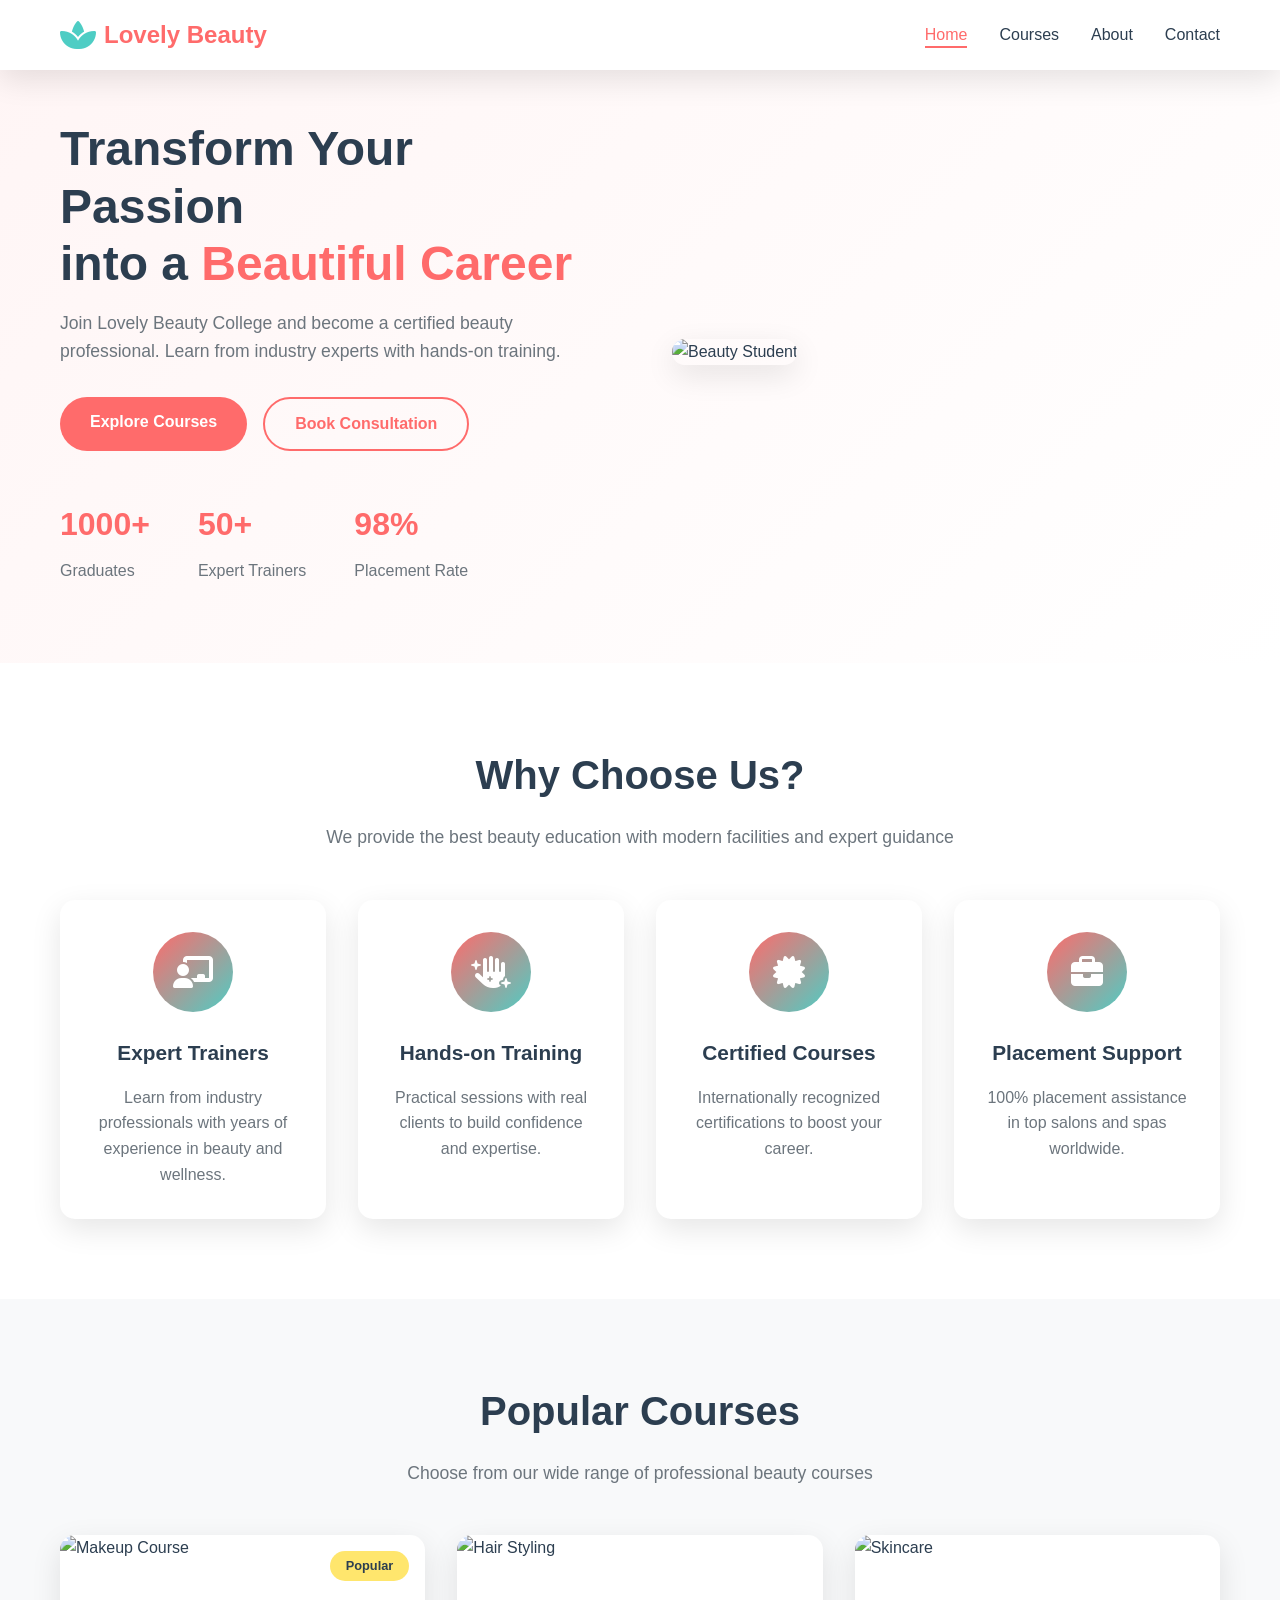
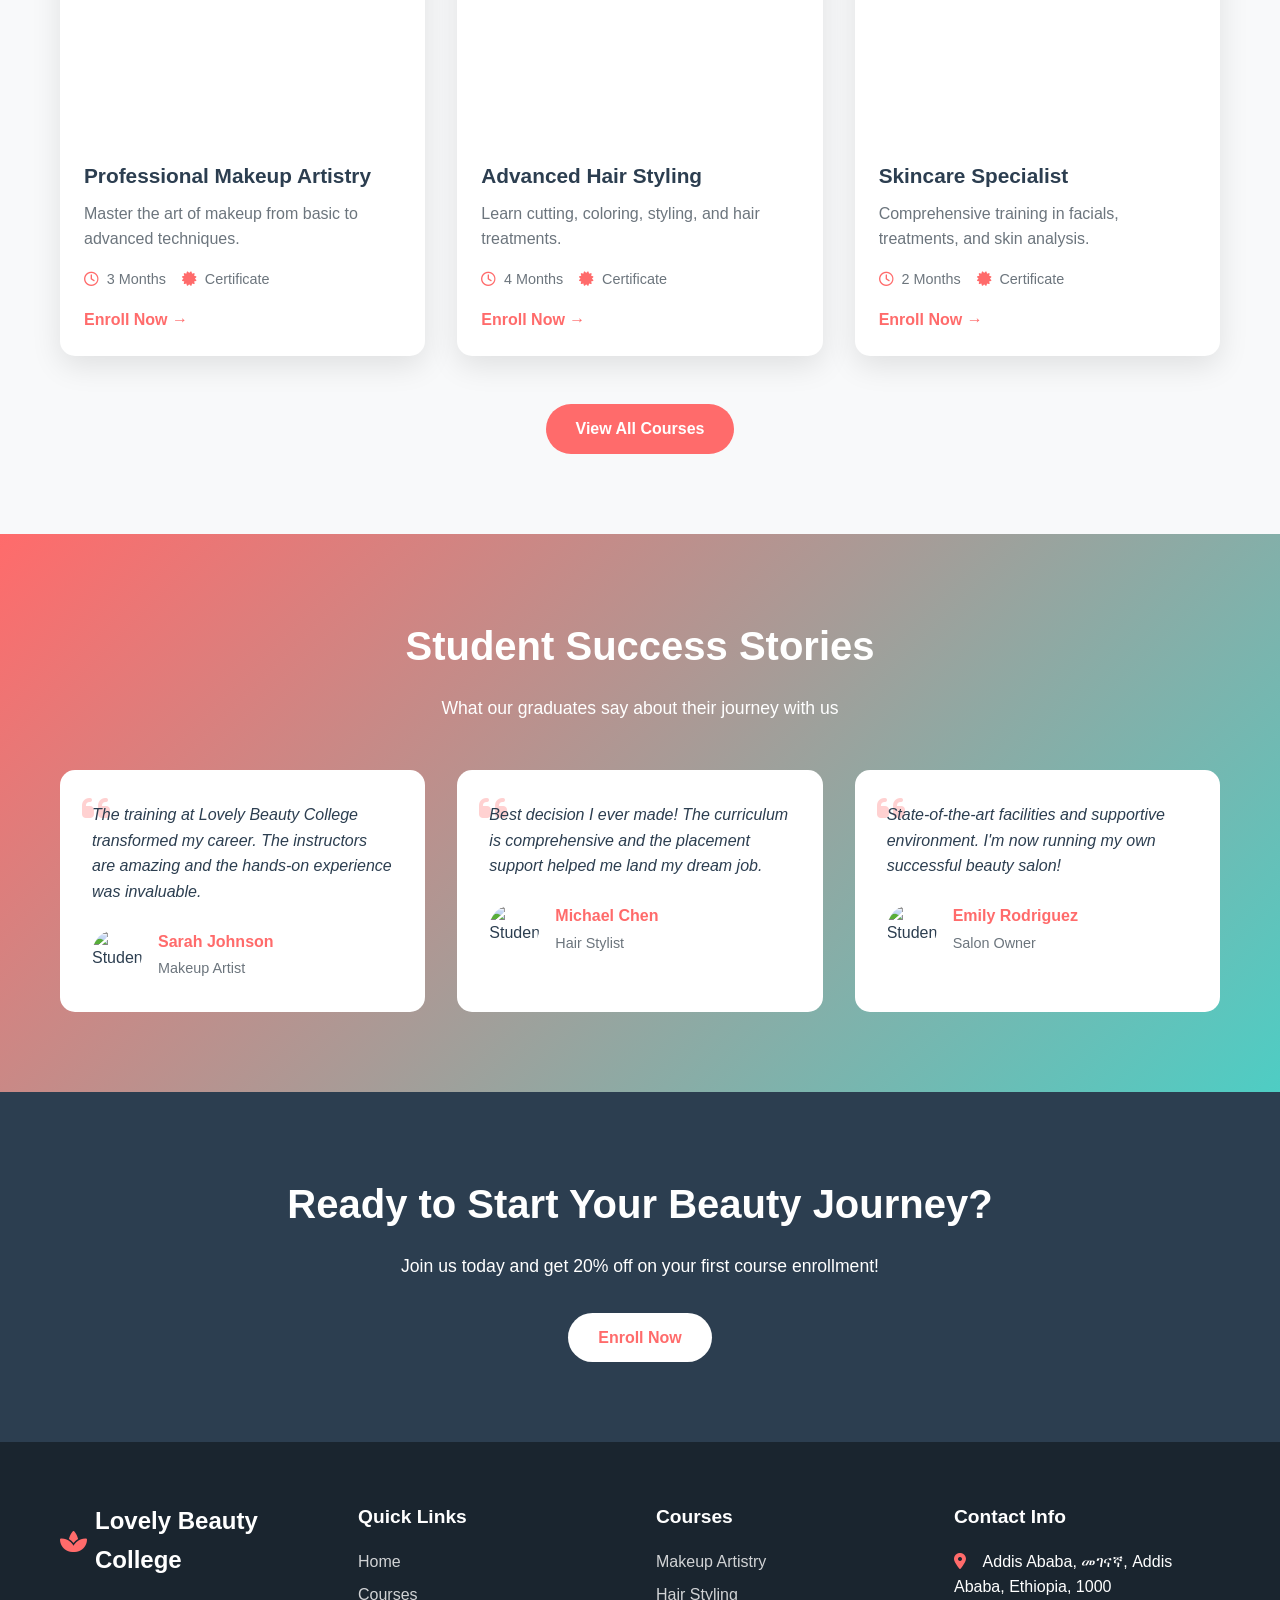
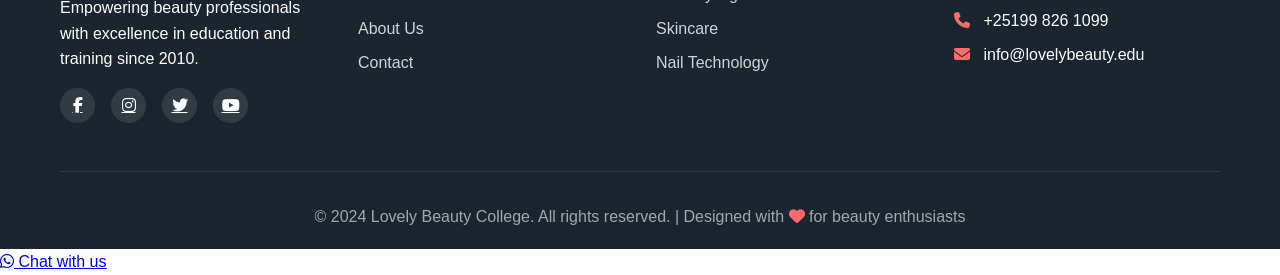
==== commit 03f31b8c: "Update index.html" ====
--- a/index.html
+++ b/index.html
@@ -236,8 +236,8 @@
                     </div>
                     <p>Empowering beauty professionals with excellence in education and training since 2010.</p>
                     <div class="social-links">
-                        <a href="#"><i class="fab fa-facebook-f"></i></a>
-                        <a href="#"><i class="fab fa-instagram"></i></a>
+                        <a href="https://web.facebook.com/profile.php?id=61584082114535" target="_blank"><i class="fab fa-facebook-f"></i></a>
+                        <a href="https://www.instagram.com/lovelybeautycollege/" target="_blank"><i class="fab fa-instagram"></i></a>
                         <a href="#"><i class="fab fa-twitter"></i></a>
                         <a href="#"><i class="fab fa-youtube"></i></a>
                     </div>
@@ -263,8 +263,8 @@
                 <div class="footer-contact">
                     <h3>Contact Info</h3>
                     <ul>
-                        <li><i class="fas fa-map-marker-alt"></i> 123 Beauty Avenue, NY 10001</li>
-                        <li><i class="fas fa-phone"></i> +1 (555) 123-4567</li>
+                        <li><i class="fas fa-map-marker-alt"></i> Addis Ababa, መገናኛ, Addis Ababa, Ethiopia, 1000</li>
+                        <li><i class="fas fa-phone"></i> +25199 826 1099</li>
                         <li><i class="fas fa-envelope"></i> info@lovelybeauty.edu</li>
                     </ul>
                 </div>
@@ -274,6 +274,12 @@
             </div>
         </div>
     </footer>
+
+    <!-- WhatsApp Chat Button -->
+    <a href="https://wa.me/251998261099?text=Hello%20I%27m%20interested%20in%20your%20beauty%20courses" class="whatsapp-button" target="_blank">
+        <i class="fab fa-whatsapp"></i>
+        <span>Chat with us</span>
+    </a>
 
     <script src="js/main.js"></script>
 </body>
--- a/css/style.css
+++ b/css/style.css
@@ -1,4 +1,3 @@
-/* Reset and Base Styles */
 * {
     margin: 0;
     padding: 0;
@@ -22,7 +21,6 @@
     font-family: 'Poppins', sans-serif;
     line-height: 1.6;
     color: var(--dark);
-    overflow-x: hidden;
 }
 
 .container {
@@ -130,7 +128,6 @@
     font-size: 3rem;
     line-height: 1.2;
     margin-bottom: 1rem;
-    animation: fadeInUp 0.8s ease;
 }
 
 .highlight {
@@ -154,14 +151,12 @@
     font-size: 1.1rem;
     color: var(--gray);
     margin-bottom: 2rem;
-    animation: fadeInUp 0.8s ease 0.1s backwards;
 }
 
 .hero-buttons {
     display: flex;
     gap: 1rem;
     margin-bottom: 3rem;
-    animation: fadeInUp 0.8s ease 0.2s backwards;
 }
 
 .btn {
@@ -212,7 +207,6 @@
 .hero-stats {
     display: flex;
     gap: 3rem;
-    animation: fadeInUp 0.8s ease 0.3s backwards;
 }
 
 .stat h3 {
@@ -230,7 +224,6 @@
     width: 100%;
     border-radius: 20px;
     box-shadow: var(--shadow);
-    animation: fadeInRight 0.8s ease;
 }
 
 /* Features Section */
@@ -300,7 +293,7 @@
 }
 
 /* Courses Section */
-.popular-courses {
+.popular-courses, .all-courses {
     padding: 80px 0;
     background: var(--light);
 }
@@ -860,29 +853,6 @@
 .filter-btn.active {
     background: var(--primary);
     color: var(--white);
-}
-
-/* Animations */
-@keyframes fadeInUp {
-    from {
-        opacity: 0;
-        transform: translateY(30px);
-    }
-    to {
-        opacity: 1;
-        transform: translateY(0);
-    }
-}
-
-@keyframes fadeInRight {
-    from {
-        opacity: 0;
-        transform: translateX(30px);
-    }
-    to {
-        opacity: 1;
-        transform: translateX(0);
-    }
 }
 
 /* Back to Top Button */
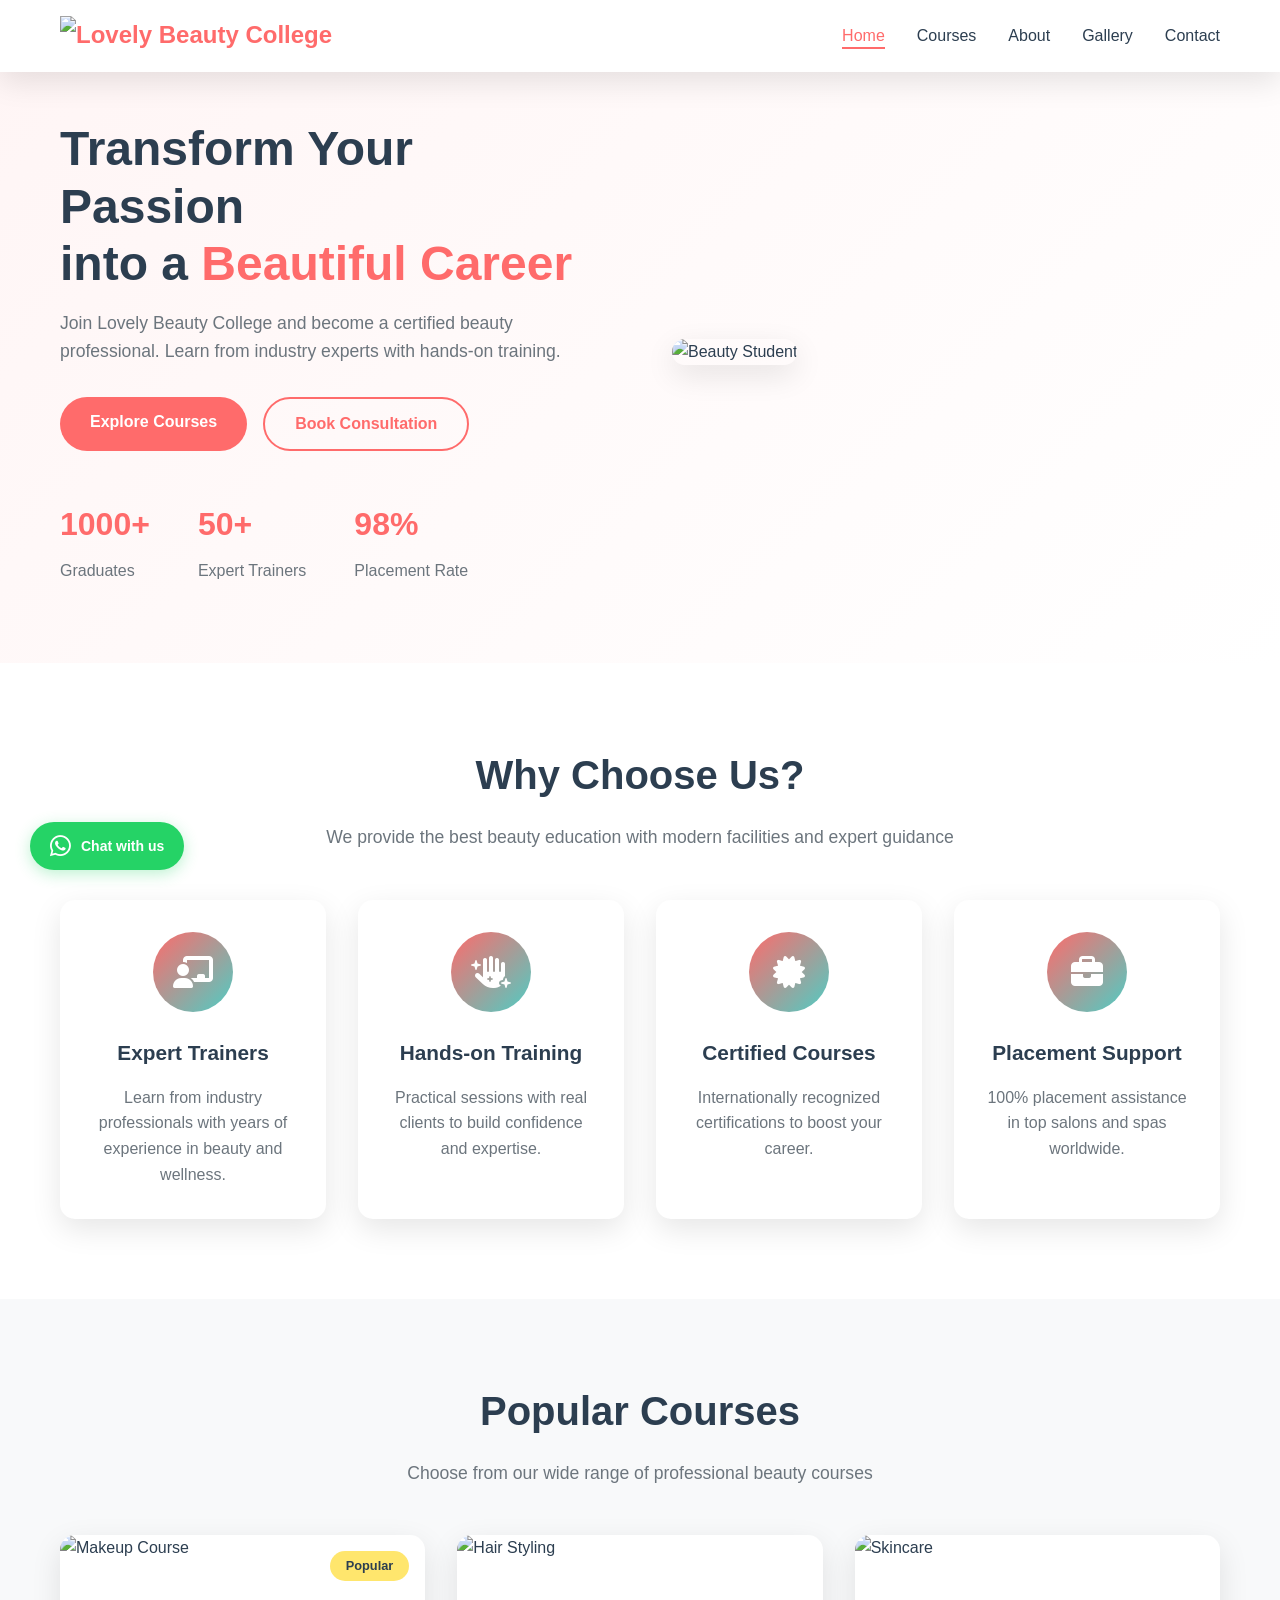
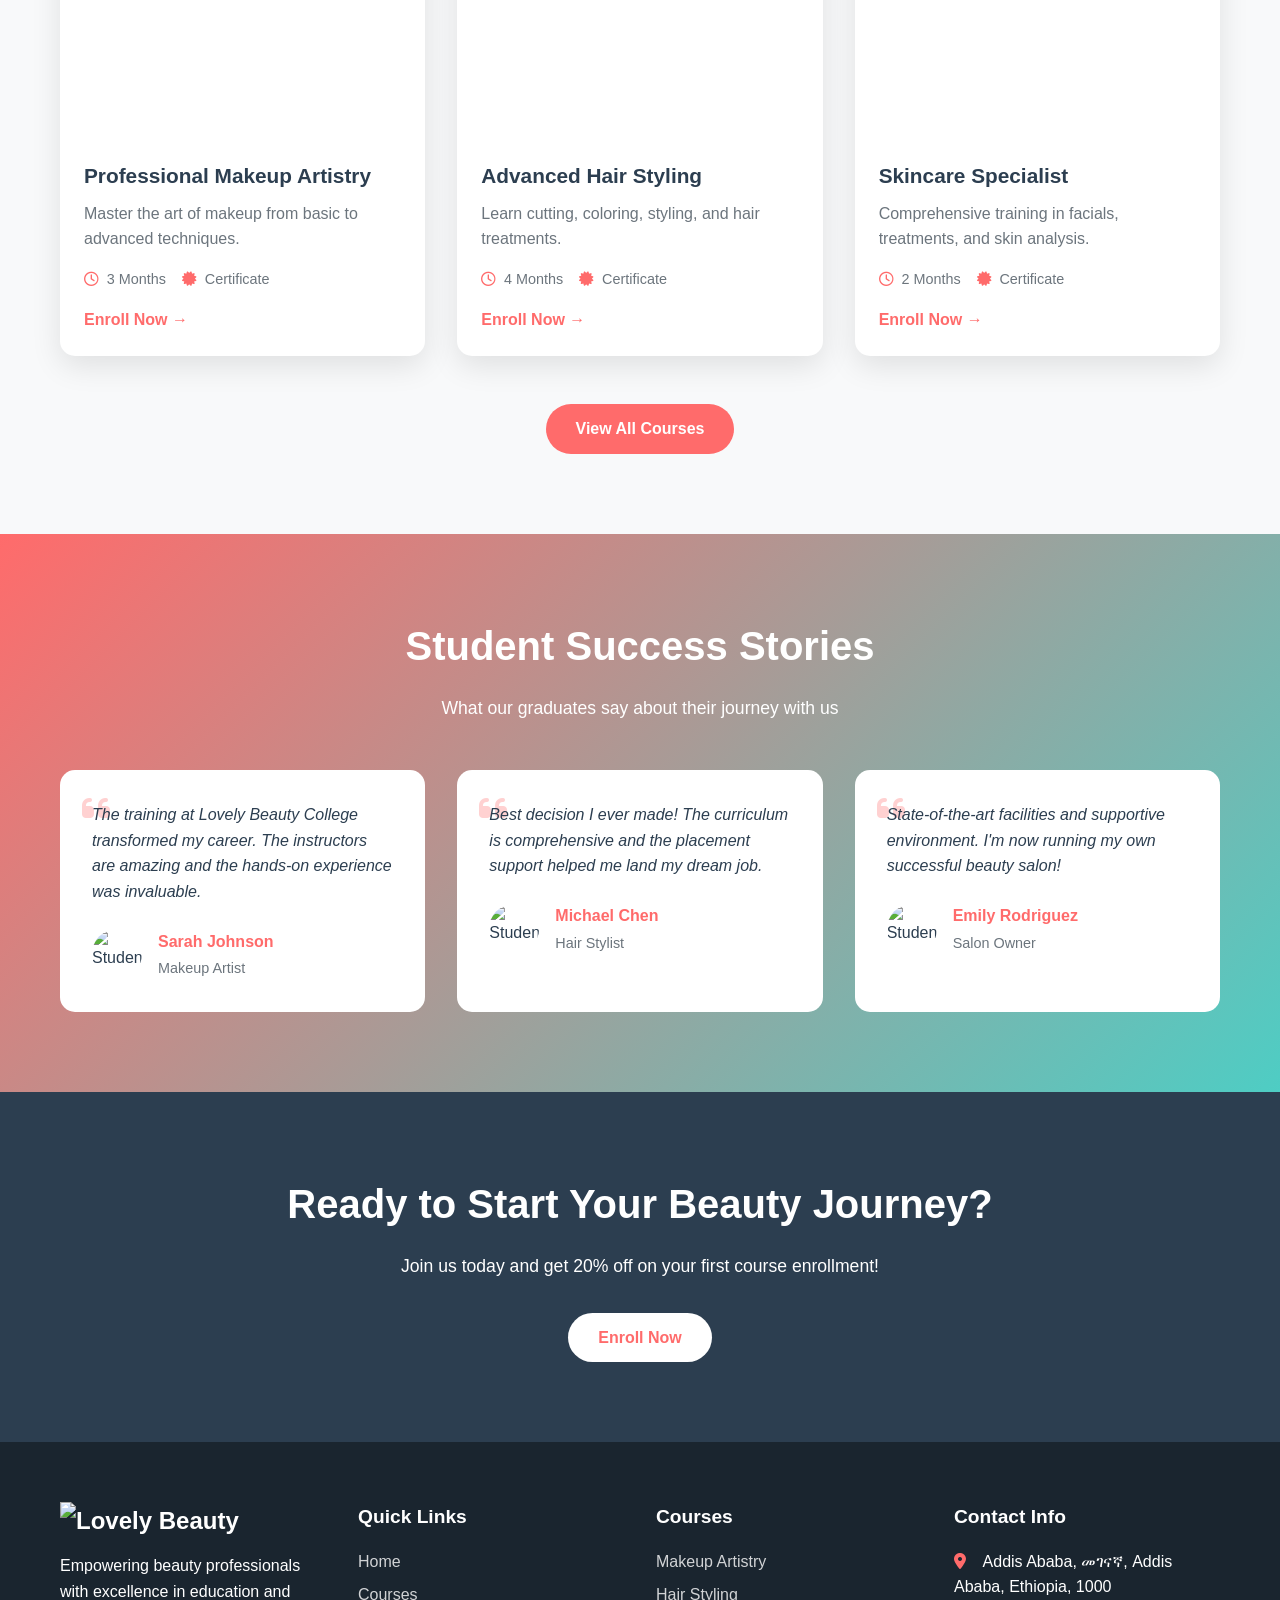
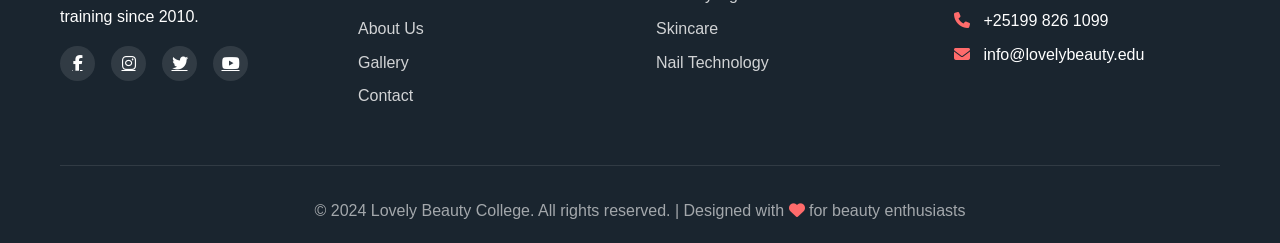
==== commit 026a7a7a: "Update index.html" ====
--- a/index.html
+++ b/index.html
@@ -15,8 +15,7 @@
             <div class="nav-wrapper">
                 <div class="logo">
                     <a href="index.html">
-                        <i class="fas fa-spa"></i>
-                        <span>Lovely Beauty</span>
+                        <img src="images/logo.png" alt="Lovely Beauty College" style="height: 40px;">
                     </a>
                 </div>
                 <div class="menu-toggle" id="mobile-menu">
@@ -28,6 +27,7 @@
                     <li><a href="index.html" class="active">Home</a></li>
                     <li><a href="courses.html">Courses</a></li>
                     <li><a href="about.html">About</a></li>
+                    <li><a href="gallery.html">Gallery</a></li>
                     <li><a href="contact.html">Contact</a></li>
                 </ul>
             </div>
@@ -231,8 +231,7 @@
             <div class="footer-grid">
                 <div class="footer-about">
                     <div class="footer-logo">
-                        <i class="fas fa-spa"></i>
-                        <span>Lovely Beauty College</span>
+                        <img src="images/logo.png" alt="Lovely Beauty College" style="height: 35px;">
                     </div>
                     <p>Empowering beauty professionals with excellence in education and training since 2010.</p>
                     <div class="social-links">
@@ -248,6 +247,7 @@
                         <li><a href="index.html">Home</a></li>
                         <li><a href="courses.html">Courses</a></li>
                         <li><a href="about.html">About Us</a></li>
+                        <li><a href="gallery.html">Gallery</a></li>
                         <li><a href="contact.html">Contact</a></li>
                     </ul>
                 </div>
@@ -275,7 +275,6 @@
         </div>
     </footer>
 
-    <!-- WhatsApp Chat Button -->
     <a href="https://wa.me/251998261099?text=Hello%20I%27m%20interested%20in%20your%20beauty%20courses" class="whatsapp-button" target="_blank">
         <i class="fab fa-whatsapp"></i>
         <span>Chat with us</span>
--- a/css/style.css
+++ b/css/style.css
@@ -21,6 +21,7 @@
     font-family: 'Poppins', sans-serif;
     line-height: 1.6;
     color: var(--dark);
+    overflow-x: hidden;
 }
 
 .container {
@@ -128,6 +129,7 @@
     font-size: 3rem;
     line-height: 1.2;
     margin-bottom: 1rem;
+    animation: fadeInUp 0.8s ease;
 }
 
 .highlight {
@@ -151,12 +153,14 @@
     font-size: 1.1rem;
     color: var(--gray);
     margin-bottom: 2rem;
+    animation: fadeInUp 0.8s ease 0.1s backwards;
 }
 
 .hero-buttons {
     display: flex;
     gap: 1rem;
     margin-bottom: 3rem;
+    animation: fadeInUp 0.8s ease 0.2s backwards;
 }
 
 .btn {
@@ -207,6 +211,7 @@
 .hero-stats {
     display: flex;
     gap: 3rem;
+    animation: fadeInUp 0.8s ease 0.3s backwards;
 }
 
 .stat h3 {
@@ -224,6 +229,7 @@
     width: 100%;
     border-radius: 20px;
     box-shadow: var(--shadow);
+    animation: fadeInRight 0.8s ease;
 }
 
 /* Features Section */
@@ -883,6 +889,213 @@
 .back-to-top:hover {
     background: var(--primary-dark);
     transform: translateY(-5px);
+}
+
+/* Animations */
+@keyframes fadeInUp {
+    from {
+        opacity: 0;
+        transform: translateY(30px);
+    }
+    to {
+        opacity: 1;
+        transform: translateY(0);
+    }
+}
+
+@keyframes fadeInRight {
+    from {
+        opacity: 0;
+        transform: translateX(30px);
+    }
+    to {
+        opacity: 1;
+        transform: translateX(0);
+    }
+}
+
+/* WhatsApp Chat Button */
+.whatsapp-button {
+    position: fixed;
+    bottom: 30px;
+    left: 30px;
+    background: #25D366;
+    color: white;
+    padding: 12px 20px;
+    border-radius: 50px;
+    text-decoration: none;
+    display: flex;
+    align-items: center;
+    gap: 10px;
+    font-weight: 600;
+    box-shadow: 0 4px 15px rgba(37, 211, 102, 0.3);
+    transition: all 0.3s ease;
+    z-index: 1000;
+    font-family: 'Poppins', sans-serif;
+}
+
+.whatsapp-button i {
+    font-size: 24px;
+}
+
+.whatsapp-button span {
+    font-size: 14px;
+}
+
+.whatsapp-button:hover {
+    transform: translateY(-3px);
+    box-shadow: 0 6px 20px rgba(37, 211, 102, 0.4);
+    background: #20b859;
+    color: white;
+}
+
+/* Gallery Page Styles */
+.gallery-section {
+    padding: 80px 0;
+    background: var(--light);
+}
+
+.gallery-filter {
+    text-align: center;
+    margin-bottom: 3rem;
+    flex-wrap: wrap;
+    display: flex;
+    justify-content: center;
+    gap: 10px;
+}
+
+.gallery-filter-btn {
+    background: transparent;
+    border: none;
+    padding: 10px 25px;
+    margin: 0 5px;
+    font-size: 1rem;
+    font-weight: 500;
+    cursor: pointer;
+    transition: var(--transition);
+    border-radius: 50px;
+    color: var(--gray);
+}
+
+.gallery-filter-btn:hover,
+.gallery-filter-btn.active {
+    background: var(--primary);
+    color: var(--white);
+}
+
+.gallery-grid {
+    display: grid;
+    grid-template-columns: repeat(auto-fill, minmax(320px, 1fr));
+    gap: 25px;
+}
+
+.gallery-item {
+    position: relative;
+    border-radius: 15px;
+    overflow: hidden;
+    cursor: pointer;
+    box-shadow: var(--shadow);
+    transition: var(--transition);
+}
+
+.gallery-item:hover {
+    transform: translateY(-5px);
+    box-shadow: 0 15px 40px rgba(0, 0, 0, 0.2);
+}
+
+.gallery-item img {
+    width: 100%;
+    height: 280px;
+    object-fit: cover;
+    transition: var(--transition);
+}
+
+.gallery-item:hover img {
+    transform: scale(1.05);
+}
+
+.gallery-overlay {
+    position: absolute;
+    bottom: 0;
+    left: 0;
+    right: 0;
+    background: linear-gradient(to top, rgba(0,0,0,0.8), transparent);
+    padding: 20px;
+    color: white;
+    transform: translateY(100%);
+    transition: var(--transition);
+}
+
+.gallery-item:hover .gallery-overlay {
+    transform: translateY(0);
+}
+
+.gallery-overlay h3 {
+    font-size: 1.1rem;
+    margin-bottom: 5px;
+}
+
+.gallery-overlay p {
+    font-size: 0.85rem;
+    opacity: 0.9;
+}
+
+/* Lightbox Modal */
+.lightbox {
+    display: none;
+    position: fixed;
+    z-index: 9999;
+    left: 0;
+    top: 0;
+    width: 100%;
+    height: 100%;
+    background-color: rgba(0,0,0,0.95);
+    animation: fadeIn 0.3s ease;
+}
+
+.lightbox-content {
+    margin: auto;
+    display: block;
+    max-width: 90%;
+    max-height: 80%;
+    position: absolute;
+    top: 50%;
+    left: 50%;
+    transform: translate(-50%, -50%);
+    border-radius: 10px;
+}
+
+.lightbox-caption {
+    position: absolute;
+    bottom: 20px;
+    left: 0;
+    right: 0;
+    text-align: center;
+    color: white;
+    font-size: 1rem;
+    padding: 10px;
+    background: rgba(0,0,0,0.6);
+}
+
+.close-lightbox {
+    position: absolute;
+    top: 20px;
+    right: 35px;
+    color: white;
+    font-size: 40px;
+    font-weight: bold;
+    cursor: pointer;
+    transition: 0.3s;
+    z-index: 10000;
+}
+
+.close-lightbox:hover {
+    color: var(--primary);
+}
+
+@keyframes fadeIn {
+    from { opacity: 0; }
+    to { opacity: 1; }
 }
 
 /* Responsive Design */
@@ -941,7 +1154,8 @@
     .features-grid,
     .courses-grid,
     .testimonials-grid,
-    .faculty-grid {
+    .faculty-grid,
+    .gallery-grid {
         grid-template-columns: 1fr;
     }
     
@@ -964,8 +1178,34 @@
         align-items: center;
     }
     
-    .filter-btn {
+    .filter-btn,
+    .gallery-filter-btn {
         margin: 5px;
+    }
+    
+    .whatsapp-button {
+        bottom: 20px;
+        left: 20px;
+        padding: 10px 16px;
+    }
+    
+    .whatsapp-button span {
+        display: none;
+    }
+    
+    .whatsapp-button i {
+        font-size: 28px;
+        margin: 0;
+    }
+    
+    .gallery-grid {
+        grid-template-columns: repeat(auto-fill, minmax(280px, 1fr));
+        gap: 15px;
+    }
+    
+    .lightbox-content {
+        max-width: 95%;
+        max-height: 70%;
     }
 }
 
